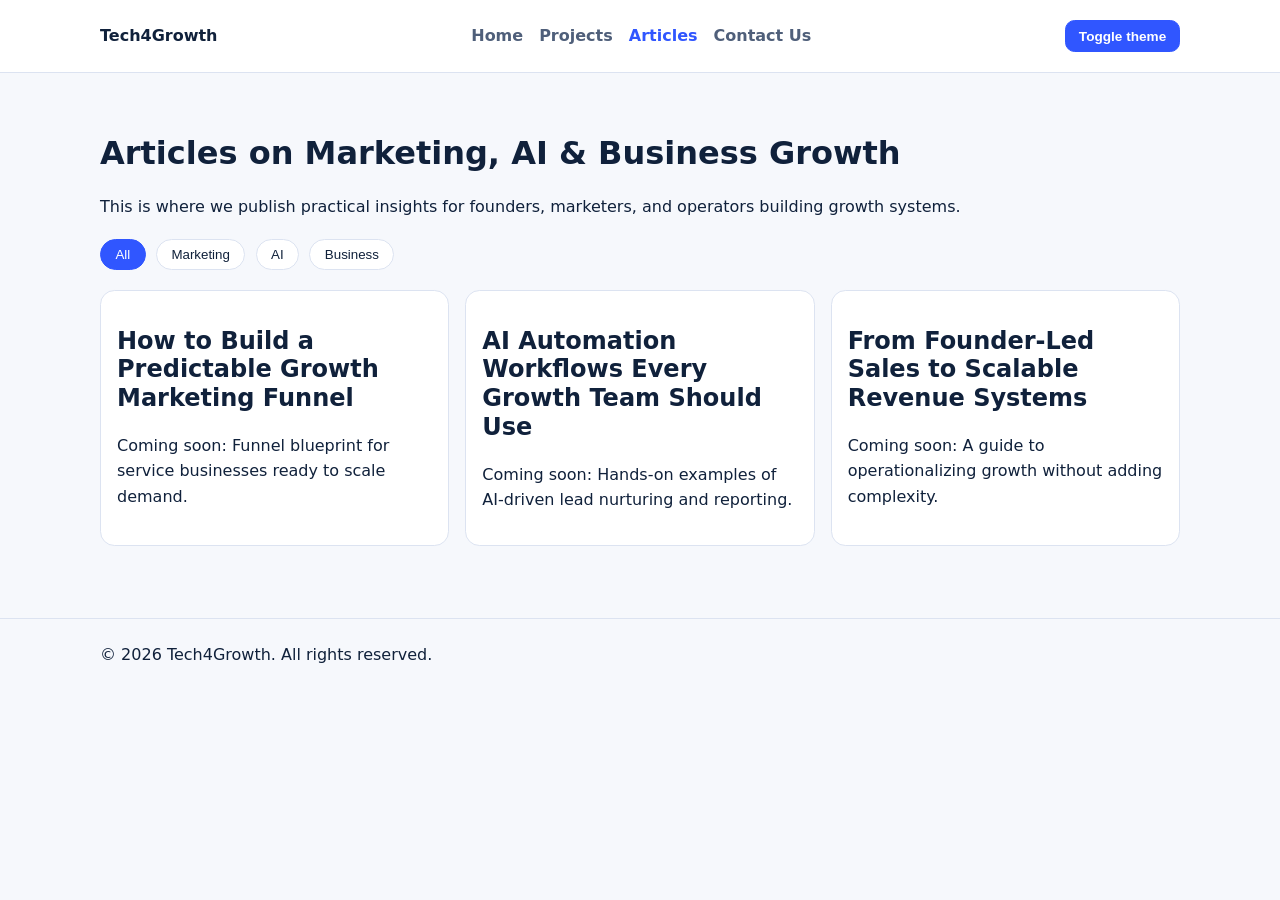
==== articles.html @ 777e19f0 "Create SEO-optimized multi-page Tech4Growth portfolio site" ====
<!DOCTYPE html>
<html lang="en">
  <head>
    <meta charset="UTF-8" />
    <meta name="viewport" content="width=device-width, initial-scale=1.0" />
    <title>Articles | Tech4Growth Insights on Marketing, AI & Business</title>
    <meta
      name="description"
      content="Read Tech4Growth articles on growth marketing, AI automation, business strategy, lead generation, and modern marketing systems."
    />
    <meta name="robots" content="index, follow" />
    <link rel="canonical" href="https://tech4growth.com/articles.html" />
    <link rel="stylesheet" href="styles.css" />
    <script defer src="script.js"></script>
    <script type="application/ld+json">
      {
        "@context": "https://schema.org",
        "@type": "Blog",
        "name": "Tech4Growth Articles",
        "url": "https://tech4growth.com/articles.html",
        "description": "Insights on growth marketing, AI automation, and business growth systems."
      }
    </script>
  </head>
  <body>
    <a class="skip-link" href="#main-content">Skip to content</a>
    <header class="site-header">
      <div class="container nav-wrap">
        <a class="logo" href="index.html">Tech4Growth</a>
        <nav aria-label="Main Navigation">
          <ul class="nav-list">
            <li><a href="index.html">Home</a></li>
            <li><a href="projects.html">Projects</a></li>
            <li><a href="articles.html" aria-current="page">Articles</a></li>
            <li><a href="contact.html">Contact Us</a></li>
          </ul>
        </nav>
        <button id="theme-toggle" class="btn btn-small" type="button">Toggle theme</button>
      </div>
    </header>

    <main id="main-content" class="container page-content">
      <h1>Articles on Marketing, AI & Business Growth</h1>
      <p>
        This is where we publish practical insights for founders, marketers, and operators building growth systems.
      </p>

      <div class="filters" aria-label="Article filters">
        <button class="filter-btn active" type="button" data-filter="all">All</button>
        <button class="filter-btn" type="button" data-filter="marketing">Marketing</button>
        <button class="filter-btn" type="button" data-filter="ai">AI</button>
        <button class="filter-btn" type="button" data-filter="business">Business</button>
      </div>

      <section class="grid cards-3" id="article-list">
        <article class="card article-card" data-category="marketing">
          <h2>How to Build a Predictable Growth Marketing Funnel</h2>
          <p>Coming soon: Funnel blueprint for service businesses ready to scale demand.</p>
        </article>
        <article class="card article-card" data-category="ai">
          <h2>AI Automation Workflows Every Growth Team Should Use</h2>
          <p>Coming soon: Hands-on examples of AI-driven lead nurturing and reporting.</p>
        </article>
        <article class="card article-card" data-category="business">
          <h2>From Founder-Led Sales to Scalable Revenue Systems</h2>
          <p>Coming soon: A guide to operationalizing growth without adding complexity.</p>
        </article>
      </section>
    </main>

    <footer class="site-footer">
      <div class="container footer-wrap">
        <p>© <span id="year"></span> Tech4Growth. All rights reserved.</p>
      </div>
    </footer>
  </body>
</html>
---- styles.css ----
:root {
  --bg: #f6f8fc;
  --surface: #ffffff;
  --text: #10213b;
  --muted: #4f5f7a;
  --primary: #3056ff;
  --primary-dark: #1f3ec8;
  --border: #dce3f1;
  --badge: #ffe8a3;
}

:root.dark {
  --bg: #0b1220;
  --surface: #121c2e;
  --text: #e5ecfb;
  --muted: #a8b6d4;
  --primary: #7ea2ff;
  --primary-dark: #5e88ff;
  --border: #2a3852;
  --badge: #4f3f14;
}

* {
  box-sizing: border-box;
}

body {
  margin: 0;
  font-family: Inter, system-ui, -apple-system, Segoe UI, Roboto, sans-serif;
  line-height: 1.6;
  color: var(--text);
  background: var(--bg);
}

.container {
  width: min(1080px, 92%);
  margin: 0 auto;
}

.skip-link {
  position: absolute;
  left: -999px;
}

.skip-link:focus {
  left: 1rem;
  top: 1rem;
  padding: 0.5rem;
  background: #fff;
  border: 1px solid #000;
}

.site-header {
  position: sticky;
  top: 0;
  z-index: 10;
  background: color-mix(in srgb, var(--surface) 92%, transparent);
  backdrop-filter: blur(6px);
  border-bottom: 1px solid var(--border);
}

.nav-wrap {
  display: flex;
  justify-content: space-between;
  align-items: center;
  min-height: 72px;
  gap: 1rem;
}

.logo {
  font-weight: 800;
  text-decoration: none;
  color: var(--text);
}

.nav-list {
  display: flex;
  gap: 1rem;
  list-style: none;
  padding: 0;
  margin: 0;
}

.nav-list a {
  text-decoration: none;
  color: var(--muted);
  font-weight: 600;
}

.nav-list a[aria-current="page"] {
  color: var(--primary);
}

.hero {
  padding: 4.5rem 0;
}

.eyebrow {
  color: var(--primary);
  font-weight: 700;
  letter-spacing: 0.02em;
}

h1,
h2,
h3 {
  line-height: 1.2;
}

.hero h1 {
  max-width: 760px;
  font-size: clamp(1.9rem, 4vw, 3rem);
}

.hero p {
  max-width: 700px;
}

.hero-actions {
  display: flex;
  flex-wrap: wrap;
  gap: 0.8rem;
  margin-top: 1.25rem;
}

.btn {
  display: inline-block;
  border: 1px solid var(--primary);
  color: #fff;
  background: var(--primary);
  text-decoration: none;
  padding: 0.65rem 1rem;
  border-radius: 0.6rem;
  font-weight: 700;
  cursor: pointer;
}

.btn:hover,
.btn:focus-visible {
  background: var(--primary-dark);
}

.btn-outline {
  background: transparent;
  color: var(--primary);
}

.btn-small {
  font-size: 0.85rem;
  padding: 0.45rem 0.8rem;
}

.services,
.interactive,
.cta,
.page-content {
  padding: 2.5rem 0;
}

.grid {
  display: grid;
  gap: 1rem;
}

.cards-3 {
  grid-template-columns: repeat(auto-fit, minmax(220px, 1fr));
}

.card {
  background: var(--surface);
  border: 1px solid var(--border);
  border-radius: 0.9rem;
  padding: 1rem;
}

.section-intro {
  color: var(--muted);
}

.accordion-trigger {
  width: 100%;
  text-align: left;
  border: 1px solid var(--border);
  border-radius: 0.6rem;
  padding: 0.8rem;
  background: var(--surface);
  color: var(--text);
  font-weight: 700;
  margin-bottom: 0.4rem;
  cursor: pointer;
}

.accordion-panel {
  display: none;
  padding: 0 0.8rem 0.9rem;
}

.accordion-panel.open {
  display: block;
}

.badge {
  display: inline-block;
  padding: 0.25rem 0.6rem;
  font-size: 0.78rem;
  font-weight: 700;
  border-radius: 999px;
  background: var(--badge);
  margin-bottom: 0.7rem;
}

.filters {
  display: flex;
  flex-wrap: wrap;
  gap: 0.65rem;
  margin: 1.2rem 0;
}

.filter-btn {
  border: 1px solid var(--border);
  border-radius: 999px;
  padding: 0.45rem 0.9rem;
  background: var(--surface);
  color: var(--text);
  cursor: pointer;
}

.filter-btn.active {
  background: var(--primary);
  color: #fff;
  border-color: var(--primary);
}

.contact-form {
  background: var(--surface);
  border: 1px solid var(--border);
  border-radius: 1rem;
  padding: 1rem;
}

.form-grid {
  display: grid;
  grid-template-columns: repeat(2, minmax(220px, 1fr));
  gap: 0.9rem;
  margin-bottom: 1rem;
}

.form-grid div {
  display: flex;
  flex-direction: column;
}

.full-width {
  grid-column: 1 / -1;
}

label {
  font-weight: 600;
  margin-bottom: 0.35rem;
}

input,
select,
textarea {
  background: var(--bg);
  color: var(--text);
  border: 1px solid var(--border);
  border-radius: 0.6rem;
  padding: 0.65rem;
  font: inherit;
}

.site-footer {
  border-top: 1px solid var(--border);
  margin-top: 2rem;
}

.footer-wrap {
  display: flex;
  justify-content: space-between;
  align-items: center;
  min-height: 72px;
  gap: 1rem;
}

.footer-wrap a {
  color: var(--muted);
  margin-right: 0.6rem;
  text-decoration: none;
}

@media (max-width: 760px) {
  .nav-wrap {
    flex-wrap: wrap;
    justify-content: center;
    padding: 0.7rem 0;
  }

  .form-grid {
    grid-template-columns: 1fr;
  }
}
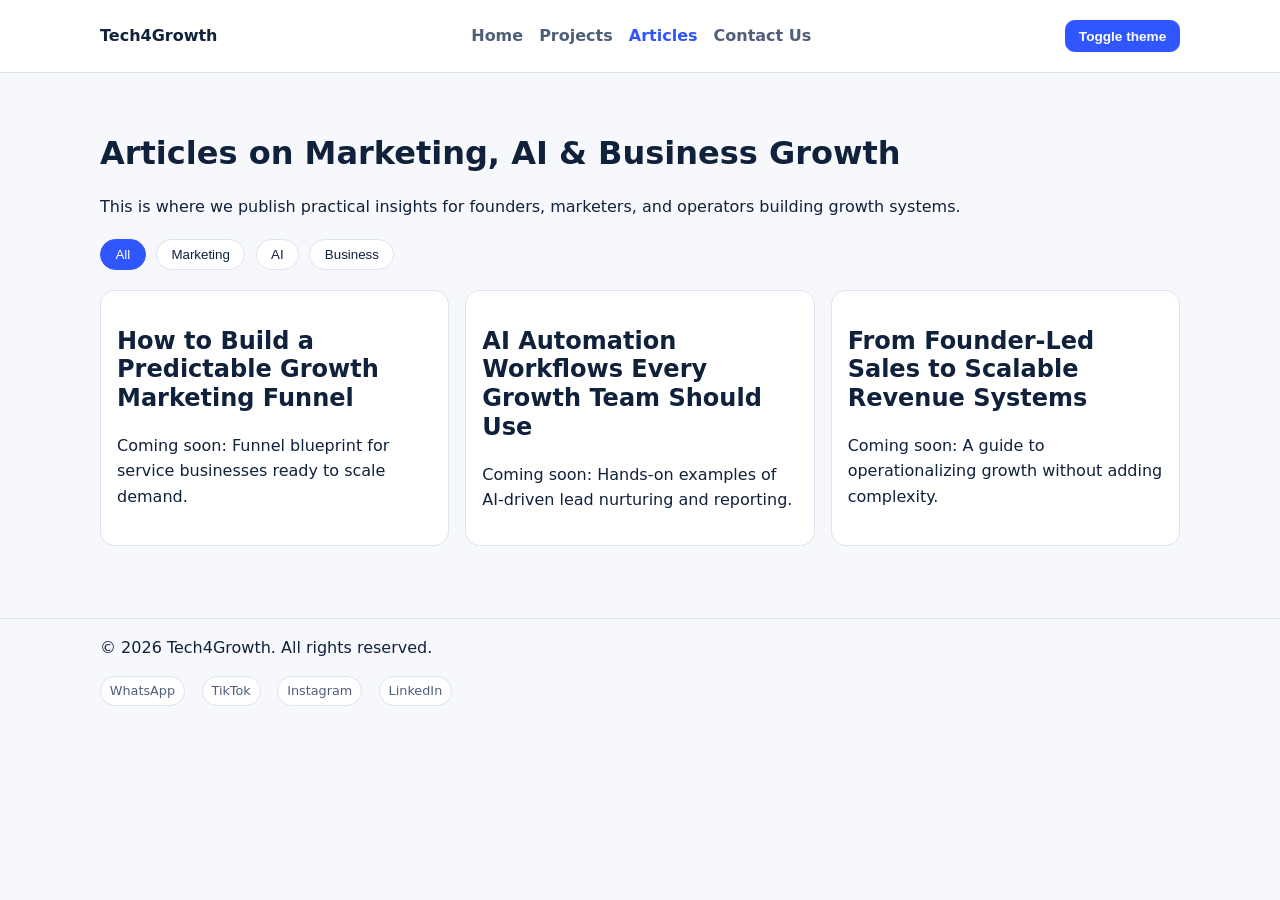
==== commit 2a0cb1cf: "Add social badges and operational contact email form" ====
--- a/articles.html
+++ b/articles.html
@@ -35,7 +35,7 @@
             <li><a href="contact.html">Contact Us</a></li>
           </ul>
         </nav>
-        <button id="theme-toggle" class="btn btn-small" type="button">Toggle theme</button>
+        <button id="theme-toggle" class="btn btn-small" type="button" aria-label="Toggle dark mode" aria-pressed="false">Toggle theme</button>
       </div>
     </header>
 
@@ -70,7 +70,15 @@
 
     <footer class="site-footer">
       <div class="container footer-wrap">
-        <p>© <span id="year"></span> Tech4Growth. All rights reserved.</p>
+        <div>
+          <p>© <span id="year"></span> Tech4Growth. All rights reserved.</p>
+          <div class="social-badges" aria-label="Social links">
+            <a class="social-badge" href="https://www.whatsapp.com/" target="_blank" rel="noopener noreferrer">WhatsApp</a>
+            <a class="social-badge" href="https://www.tiktok.com/@tech4growth" target="_blank" rel="noopener noreferrer">TikTok</a>
+            <a class="social-badge" href="https://www.instagram.com/tech4growth" target="_blank" rel="noopener noreferrer">Instagram</a>
+            <a class="social-badge" href="https://www.linkedin.com/company/tech4growth" target="_blank" rel="noopener noreferrer">LinkedIn</a>
+          </div>
+        </div>
       </div>
     </footer>
   </body>
--- a/styles.css
+++ b/styles.css
@@ -300,3 +300,47 @@
     grid-template-columns: 1fr;
   }
 }
+
+.metric {
+  text-align: center;
+}
+
+.metric-value {
+  margin: 0;
+  font-size: 2rem;
+  font-weight: 800;
+  color: var(--primary);
+}
+
+.faq .card {
+  margin-bottom: 0.8rem;
+}
+
+.form-note {
+  margin-top: 0;
+  color: var(--muted);
+}
+
+.social-badges {
+  display: flex;
+  flex-wrap: wrap;
+  gap: 0.45rem;
+  margin-top: 0.35rem;
+}
+
+.social-badge {
+  display: inline-block;
+  padding: 0.22rem 0.55rem;
+  border: 1px solid var(--border);
+  border-radius: 999px;
+  font-size: 0.8rem;
+  text-decoration: none;
+  color: var(--text);
+  background: var(--surface);
+}
+
+.social-badge:hover,
+.social-badge:focus-visible {
+  border-color: var(--primary);
+  color: var(--primary);
+}
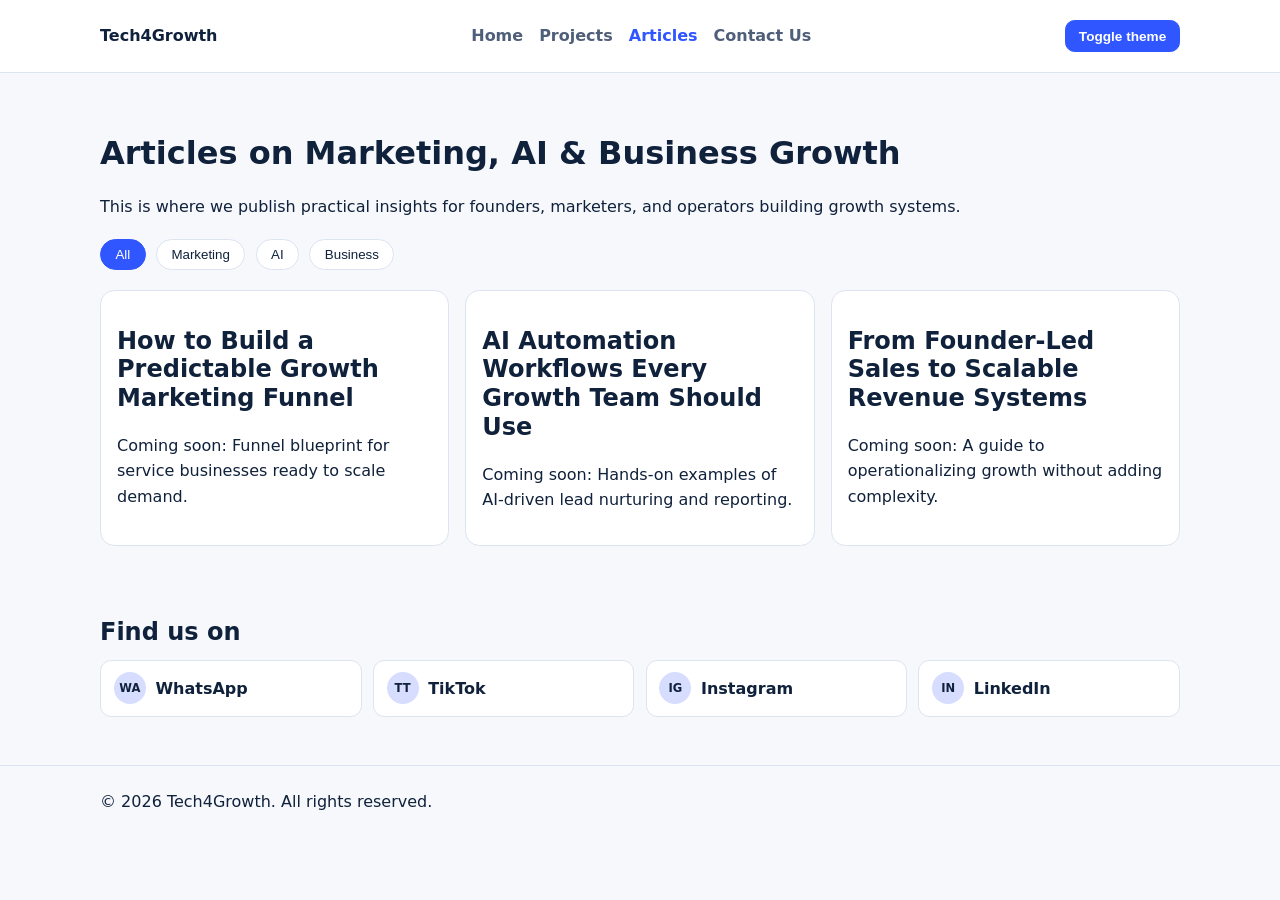
==== commit 374f9b78: "Add dedicated Find Us section with social logo badges" ====
--- a/articles.html
+++ b/articles.html
@@ -12,6 +12,10 @@
     <link rel="canonical" href="https://tech4growth.com/articles.html" />
     <link rel="stylesheet" href="styles.css" />
     <script defer src="script.js"></script>
+    <script>
+      window.va = window.va || function () { (window.vaq = window.vaq || []).push(arguments); };
+    </script>
+    <script defer src="/_vercel/insights/script.js"></script>
     <script type="application/ld+json">
       {
         "@context": "https://schema.org",
@@ -68,17 +72,33 @@
       </section>
     </main>
 
+    <section class="find-us" aria-labelledby="find-us-title">
+      <div class="container">
+        <h2 id="find-us-title">Find us on</h2>
+        <div class="find-us-links">
+          <a class="social-link" href="https://www.whatsapp.com/" target="_blank" rel="noopener noreferrer" aria-label="Tech4Growth on WhatsApp">
+            <span class="social-icon" aria-hidden="true">WA</span>
+            <span>WhatsApp</span>
+          </a>
+          <a class="social-link" href="https://www.tiktok.com/@tech4growth" target="_blank" rel="noopener noreferrer" aria-label="Tech4Growth on TikTok">
+            <span class="social-icon" aria-hidden="true">TT</span>
+            <span>TikTok</span>
+          </a>
+          <a class="social-link" href="https://www.instagram.com/tech4growth" target="_blank" rel="noopener noreferrer" aria-label="Tech4Growth on Instagram">
+            <span class="social-icon" aria-hidden="true">IG</span>
+            <span>Instagram</span>
+          </a>
+          <a class="social-link" href="https://www.linkedin.com/company/tech4growth" target="_blank" rel="noopener noreferrer" aria-label="Tech4Growth on LinkedIn">
+            <span class="social-icon" aria-hidden="true">IN</span>
+            <span>LinkedIn</span>
+          </a>
+        </div>
+      </div>
+    </section>
+
     <footer class="site-footer">
       <div class="container footer-wrap">
-        <div>
-          <p>© <span id="year"></span> Tech4Growth. All rights reserved.</p>
-          <div class="social-badges" aria-label="Social links">
-            <a class="social-badge" href="https://www.whatsapp.com/" target="_blank" rel="noopener noreferrer">WhatsApp</a>
-            <a class="social-badge" href="https://www.tiktok.com/@tech4growth" target="_blank" rel="noopener noreferrer">TikTok</a>
-            <a class="social-badge" href="https://www.instagram.com/tech4growth" target="_blank" rel="noopener noreferrer">Instagram</a>
-            <a class="social-badge" href="https://www.linkedin.com/company/tech4growth" target="_blank" rel="noopener noreferrer">LinkedIn</a>
-          </div>
-        </div>
+        <p>© <span id="year"></span> Tech4Growth. All rights reserved.</p>
       </div>
     </footer>
   </body>
--- a/styles.css
+++ b/styles.css
@@ -344,3 +344,49 @@
   border-color: var(--primary);
   color: var(--primary);
 }
+
+.find-us {
+  padding: 2rem 0 1rem;
+}
+
+.find-us h2 {
+  margin-top: 0;
+  margin-bottom: 0.85rem;
+}
+
+.find-us-links {
+  display: grid;
+  grid-template-columns: repeat(auto-fit, minmax(180px, 1fr));
+  gap: 0.7rem;
+}
+
+.social-link {
+  display: flex;
+  align-items: center;
+  gap: 0.6rem;
+  padding: 0.7rem 0.8rem;
+  border: 1px solid var(--border);
+  border-radius: 0.7rem;
+  text-decoration: none;
+  color: var(--text);
+  background: var(--surface);
+  font-weight: 600;
+}
+
+.social-link:hover,
+.social-link:focus-visible {
+  border-color: var(--primary);
+}
+
+.social-icon {
+  width: 32px;
+  height: 32px;
+  border-radius: 999px;
+  display: inline-flex;
+  align-items: center;
+  justify-content: center;
+  background: color-mix(in srgb, var(--primary) 20%, var(--surface));
+  color: var(--text);
+  font-size: 0.72rem;
+  font-weight: 800;
+}
